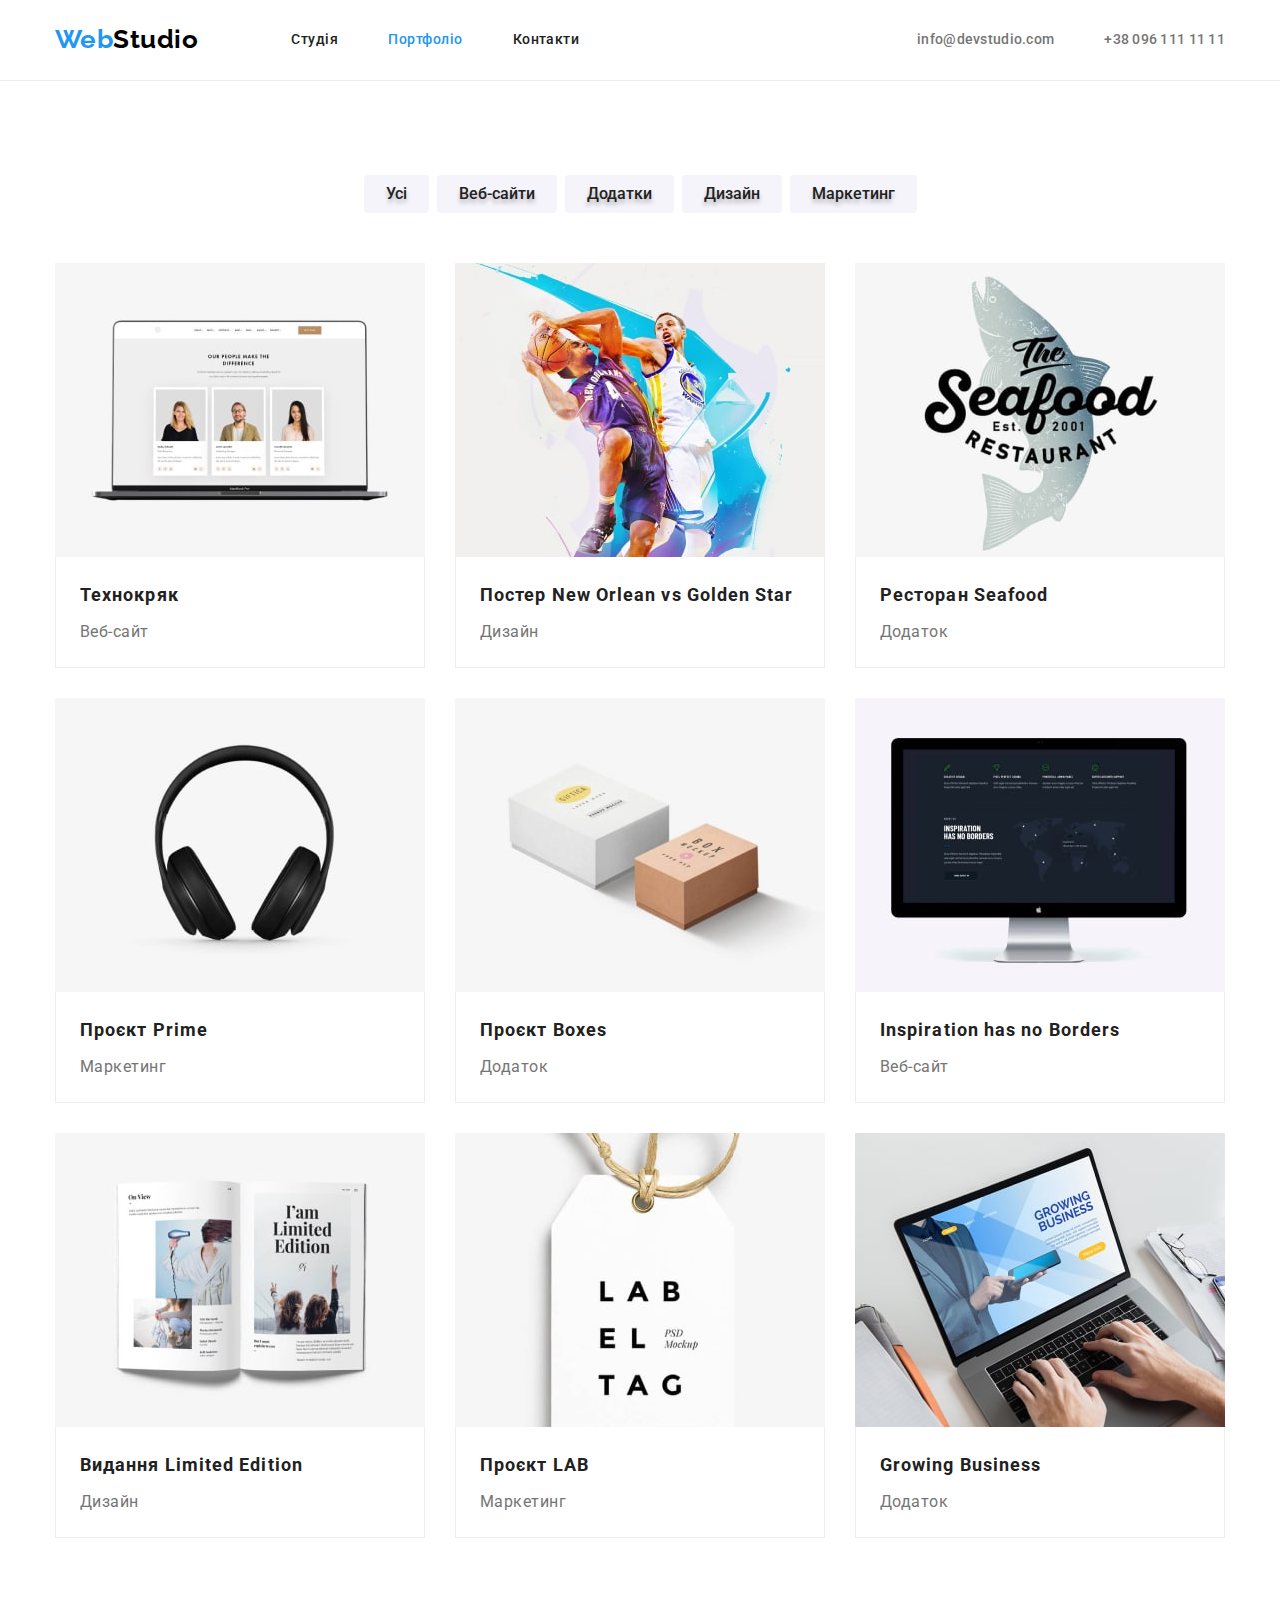
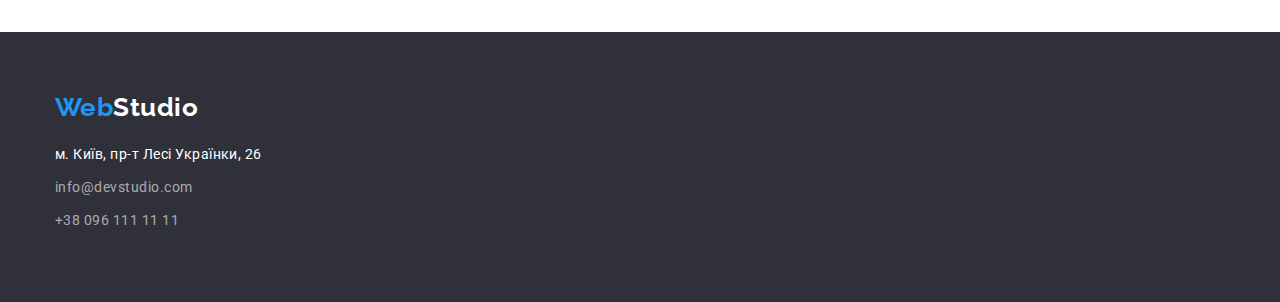
==== potfolio.html @ 539fe501 "додано декоративні елементи" ====
<!-- @format -->

<!DOCTYPE html>
<html lang="uk">
  <head>
    <meta charset="UTF-8" />
    <meta http-equiv="X-UA-Compatible" content="IE=edge" />
    <meta
      name="viewport"
      content="width=device-width, initial-scale=1.0"
    />
    <title>Portfolio</title>
    <link
      rel="preconnect"
      href="https://fonts.googleapis.com"
    />
    <link
      rel="preconnect"
      href="https://fonts.gstatic.com"
      crossorigin
    />
    <link
      href="https://fonts.googleapis.com/css2?family=Montserrat:wght@400;700&family=Raleway:wght@700&family=Roboto:wght@400;500;700;900&display=swap"
      rel="stylesheet"
    />
    <link rel="stylesheet" href="./css/styles.css" />
  </head>
  <body class="body">
    <header class="page-header">
        <div class="header-container">
            <nav class="header-nav">
                <a
                  class="logo"
                  href="./index.html"
                  lang="en"
                  title="logo"
                  >Web<span class="half">Studio</span></a
                >
                <ul class="site-nav-list">
                  <li class="site-nav-item">
                    <a href="./index.html" class="header-link">Студія</a>
                  </li>
                  <li class="site-nav-item">
                    <a href="./potfolio.html" class="portfolio"
                      >Портфоліо</a
                    >
                  </li>
                  <li class="site-nav-item">
                    <a href="" class="header-link">Контакти</a>
                  </li>
                </ul>
              </nav>
              <ul class="contacts">
                <li class="contacts-item">
                  <a
                    href="mailto:info@devstudio.com"
                    class="contacts-link"
                    >info@devstudio.com</a
                  >
                </li>
                <li class="contacts-item">
                  <a href="tel:+380961111111" class="contacts-link"
                    >+38 096 111 11 11</a
                  >
                </li>
              </ul>
        </div>
    </header>
    <main>
      <section class="projects-section">
        <div class="container">
            <h1 class="hide">Наші проекти</h1>
            <ul class="btn">
              <li class="btn-list">
                <button type="button" class="btn-second">
                  Усі
                </button>
              </li>
              <li class="btn-list">
                <button type="button" class="btn-second">
                  Веб-сайти
                </button>
              </li>
              <li class="btn-list">
                <button type="button" class="btn-second">
                  Додатки
                </button>
              </li>
              <li class="btn-list">
                <button type="button" class="btn-second">
                  Дизайн
                </button>
              </li>
              <li class="btn-list">
                <button type="button" class="btn-second">
                  Маркетинг
                </button>
              </li>
            </ul>
            <ul class="projects-list">
              <li class="projects-list-item">
                <img
                  src="./images/techno.jpg"
                  alt="проект 1"
                  width="370"
                  height="294"
                />
                <div class="projects-item-text">
                    <h2 class="projects">Технокряк</h2>
                    <p class="projects-type">Веб-сайт</p>
                </div>
              </li>
              <li class="projects-list-item">
                <img
                  src="./images/new-orlean.jpg"
                  alt="постер"
                  width="370"
                  height="294"
                />
                <div class="projects-item-text">
                    <h2 class="projects">
                        Постер New <span lang="en"></span> Orlean vs
                        Golden Star
                      </h2>
                      <p class="projects-type">Дизайн</p>
                </div>
              </li>
              <li class="projects-list-item">
                <img
                  src="./images/seafood.jpg"
                  alt="лого ресторану"
                  width="370"
                  height="294"
                />
                <div class="projects-item-text">
                    <h2 class="projects">
                        Ресторан <span lang="en"></span> Seafood
                      </h2>
                      <p class="projects-type">Додаток</p>
                </div>
              </li>
              <li class="projects-list-item">
                <img
                  src="./images/prime.jpg"
                  alt="фото навушників"
                  width="370"
                  height="294"
                />
                <div class="projects-item-text">
                    <h2 class="projects">
                        Проєкт <span lang="en"></span> Prime
                      </h2>
                      <p class="projects-type">Маркетинг</p>
                </div>
              </li>
              <li class="projects-list-item">
                <img
                  src="./images/box.jpg"
                  alt="коробки"
                  width="370"
                  height="294"
                />
                <div class="projects-item-text">
                    <h2 class="projects">
                        Проєкт <span lang="en"></span> Boxes
                      </h2>
                      <p class="projects-type">Додаток</p>
                </div>
              </li>
              <li class="projects-list-item">
                <img
                  src="./images/pk.jpg"
                  alt="комп'ютер"
                  width="370"
                  height="294"
                />
                <div class="projects-item-text">
                    <h2 class="projects" lang="en">
                        Inspiration has no Borders
                      </h2>
                      <p class="projects-type">Веб-сайт</p>
                </div>
              </li>
              <li class="projects-list-item">
                <img
                  src="./images/limited-edition.jpg"
                  alt="журнал"
                  width="370"
                  height="294"
                />
                <div class="projects-item-text">
                    <h2 class="projects">
                        Видання <span lang="en"></span> Limited
                        Edition
                      </h2>
                      <p class="projects-type">Дизайн</p>
                </div>
              </li>
              <li class="projects-list-item">
                <img
                  src="./images/lab.jpg"
                  alt="бірка"
                  width="370"
                  height="294"
                />
                <div class="projects-item-text">
                    <h2 class="projects">
                        Проєкт <span lang="en"></span> LAB
                      </h2>
                      <p class="projects-type">Маркетинг</p>
                </div>
              </li>
              <li class="projects-list-item">
                <img
                  src="./images/note.jpg"
                  alt="ноутбук"
                  width="370"
                  height="294"
                />
                <div class="projects-item-text">
                    <h2 class="projects" lang="en">
                        Growing Business
                      </h2>
                      <p class="projects-type">Додаток</p>
                </div>
              </li>
            </ul>
        </div>
      </section>
    </main>
    <footer class="footer">
        <div class="container">
          <a
            class="logotype"
            href="./index.html"
            lang="en"
            title="logo"
            >Web<span class="half-two">Studio</span></a
          >
          <address>
            <ul class="footer-address">
              <li class="footer-list">
                <a
                  class="footer-list-address"
                  href="https://goo.gl/maps/9kzKoi3D4WwFBMDS8"
                  target="_blank"
                  rel="noopener noreferrer"
                  >м. Київ, пр-т Лесі Українки, 26</a
                >
              </li>
              <li class="footer-info">
                  <a
                    class="footer-link-info"
                    href="mailto:info@devstudio.com"
                    >info@devstudio.com</a
                  >
              </li>
              <li class="footer-info">
                  <a
                    class="footer-link-info"
                    href="tel:+380961111111"
                    >+38 096 111 11 11</a
                  >
              </li>
            </ul>
          </address>
        </div>
      </footer>
  </body>
</html>
---- css/styles.css ----
/** @format */

html {
  box-sizing: border-box;
}
*,
* ::before,
* ::after {
  box-sizing: inherit;
}

:root {
  --primery-text-color: #212121;
  --accent-color: #2196f3;
  --paragraph-text-color: #757575;
  --primery-white-color: #ffffff;
}

body {
  margin: 0;
  background-color: var(--primery-white-color);
  color: var(--primery-text-color);
  font-family: Roboto, sans-serif;
  letter-spacing: 0.03em;
}

p h1 h2 h3 h4 {
  margin: 0;
}

ul {
  margin: 0;
  padding-left: 0;
  list-style: none;
}

img {
  display: block;
  max-width: 100%;
  height: auto;
}

.container {
  width: 1200px;
  margin: 0 auto;
  padding: 0 15px;
}

.list,
.site-nav-list,
.feature-list,
.contacts,
.footer-address,
.btn {
  list-style: none;
}

.hide {
  overflow: hidden;
  position: absolute;
  white-space: nowrap;
  clip: rect(0 0 0 0);
  clip-path: inset(50%);
  height: 1px;
  width: 1px;
}

.centered,
.hero-title,
.button,
.heading,
.team,
.btn-second {
  text-align: center;
}

/* Header */

.heading {
  margin-top: 0;
}

.page-header {
  border-bottom: 1px solid #ececec;
  display: flex;
}

.header-container {
  width: 1200px;
  padding-left: 15px;
  padding-right: 15px;
  margin: 0 auto;

  display: flex;
  align-items: center;
}

.header-nav {
  display: flex;
  align-items: center;
}

.header-link {
  padding-top: 32px;
  padding-bottom: 32px;
}

/* Link */

a {
  text-decoration: none;
}

/* Logo */
.logo {
  padding-top: 24px;
  padding-bottom: 25px;
  margin-right: 93px;
  font-family: Raleway, sans-serif;
  color: #2196f3;
  font-weight: 700;
  font-size: 26px;
  line-height: 1.19;
}
.half {
  color: #000000;
}

/* Site nav */
.site-nav-list {
  display: flex;
  align-items: center;
  margin-right: auto;
}

.site-nav-list .site-nav-item + .site-nav-item {
  margin-left: 50px;
}

.site-nav-list .header-link {
  align-items: center;
  display: flex;
  color: var(--primery-text-color);
  font-weight: 500;
  font-size: 14px;
  line-height: 1.14;
}
.site-nav-list .link:hover,
.site-nav-list .link:focus {
  color: var(--accent-color);
}
.studio,
.portfolio {
  display: flex;
  padding-top: 32px;
  padding-bottom: 32px;
  color: var(--accent-color);
  font-weight: 500;
  font-size: 14px;
  line-height: 1.14;
}

/* Contacts */
.contacts {
  display: flex;
  margin-left: auto;
  color: var(--paragraph-text-color);
}
.contacts-item + .contacts-item {
  margin-left: 50px;
}

.contacts-link {
  display: block;
  padding-top: 32px;
  padding-bottom: 32px;
  color: var(--paragraph-text-color);
  font-weight: 500;
  font-size: 14px;
  line-height: 1.14;
  letter-spacing: 0.02em;
}
.contacts-link:not(:last-child) {
  margin-right: 50px;
}
.contacts .contacts-link:hover,
.contacts .contacts-link:focus {
  color: #2196f3;
}

/* Hero */
.hero {
  background-color: #2f303a;
  padding-top: 200px;
  padding-bottom: 200px;
}

.hero-title {
  margin-bottom: 30px;
  margin-top: 0;
  margin-left: auto;
  margin-right: auto;
  width: 696px;
  /* height: 120px; */
  color: var(--primery-white-color);
  text-transform: uppercase;
  font-weight: 900;
  font-size: 44px;
  line-height: 1.36;
}

/* Benefits */
.benefits {
  padding-top: 94px;
}
.benefits-list {
  display: flex;
}
.benefits-item:not(:last-child) {
  margin-right: 30px;
}

/* Name */
.name {
  margin-top: 0;
  font-weight: 700;
  font-size: 14px;
  line-height: 1.14;
  text-transform: uppercase;
}

/* Section */

.servises-section {
  padding-bottom: 94px;
  padding-top: 94px;
  font-weight: 700;
  font-size: 36px;
  line-height: 1.14;
}

.section {
  padding-bottom: 94px;
  padding-top: 94px;
  background: #f5f4fa;
  font-weight: 700;
  font-size: 36px;
  line-height: 1.14;
}
.section-title {
  color: var(--primery-text-color);
}

.heading {
  margin-bottom: 50px;
  margin-top: 0;
  font-weight: 700;
  font-size: 36px;
  line-height: 1.16;
  text-align: center;
}

.servises-list {
  display: flex;
}
.servises-list .servises-list-item + .servises-list-item {
  margin-left: 30px;
}

/* Feature */
.feature-list .title {
  color: var(--primery-text-color);
}

/* Paragraph */
.paragraph {
  margin-top: 10px;
  margin-bottom: 0;
  color: var(--paragraph-text-color);
  font-size: 14px;
  line-height: 1.7;
}
.paragraph:not(:last-child) {
  margin-right: 30px;
}

/* Team */
.team {
  margin-top: 0;
  margin-bottom: 50px;
  font-weight: 700;
  font-size: 36px;
  line-height: 1.16;
  text-align: center;
}
.team-list {
  display: flex;
  flex-wrap: wrap;
}
.team-list-item {
  background-color: var(--primery-white-color);
  width: 270px;
  border-radius: 0px 0px 4px 4px;
  margin-right: 30px;
  box-shadow: 0px 1px 3px rgba(0, 0, 0, 0.12),
    0px 1px 1px rgba(0, 0, 0, 0.14),
    0px 2px 1px rgba(0, 0, 0, 0.2);
}
.team-list-item:nth-child(4n) {
  margin-right: 0;
}

.team-list-person {
  padding: 30px 30px 30px 30px;
}

.team-person {
  margin-bottom: 10px;
  margin-top: 0;
  color: var(--primery-text-color);
  font-weight: 500;
  font-size: 16px;
  line-height: 1.18;
  text-align: center;
}
.profesion {
  margin-bottom: 0;
  padding: 0 0 0 0;
  color: var(--paragraph-text-color);
  font-weight: 400;
  font-size: 16px;
  line-height: 1.18;
  text-align: center;
}

/* Button */
.button {
  display: block;
  padding: 10px 32px;
  min-width: 216px;
  height: 50px;
  margin: 0 auto;
  margin-bottom: 0;
  margin-top: 30px;
  background-color: var(--accent-color);
  color: var(--primery-white-color);
  font-family: inherit;
  font-weight: 700;
  font-size: 16px;
  line-height: 1.18;
  box-shadow: 0px 4px 4px rgba(0, 0, 0, 0.15);
  border-radius: 4px;
}
.button:hover,
.button:focus {
  background-color: #188ce8;
}

/* Footer */
.footer {
  background-color: #2f303a;
  padding-top: 60px;
  padding-bottom: 60px;
}
.footer-address {
  margin-top: 20px;
}

.footer-list {
  margin-bottom: 9px;
}

.footer-list-address {
  color: var(--primery-white-color);
  font-style: normal;
  font-size: 14px;
  line-height: 1.71;
}

.footer-link-info {
  color: rgba(255, 255, 255, 0.6);
  font-style: normal;
  font-size: 14px;
  line-height: 1.71;
}
.footer-info {
  margin-bottom: 9px;
}

/* Logotype */
.logotype {
  font-family: Raleway, sans-serif;
  color: #2196f3;
  font-weight: 700;
  font-size: 26px;
  line-height: 1.19;
}
.half-two {
  color: var(--primery-white-color);
}

/* Portfolio */

.btn {
  display: flex;
  justify-content: center;
  margin-bottom: 50px;
}
.btn-second {
  padding: 6px 22px;

  background-color: #f5f4fa;
  color: var(--primery-text-color);
  font-family: inherit;
  font-weight: 500;
  font-size: 16px;
  line-height: 1.6;
  border: none;
  border-radius: 4px;
  cursor: pointer;
  text-align: center;
  text-shadow: 0px 4px 4px rgba(0, 0, 0, 0.25);
}
.btn-second:hover,
.btn-second:focus {
  background-color: var(--accent-color);
  color: var(--primery-white-color);
}

.btn-list {
  margin-right: 8px;
}

.btn-list:last-child {
  margin-right: 0;
}

.projects-section {
  padding-top: 94px;
  padding-bottom: 94px;
}
.projects {
  margin-bottom: 4px;
  margin-top: 0;
  color: var(--primery-text-color);
  font-size: 18px;
  line-height: 2;
  letter-spacing: 0.06em;
  font-size: 18px;
}

.projects-list {
  display: flex;
  flex-wrap: wrap;
}

.projects-list-item {
  width: 370px;
  box-sizing: border-box;
  margin-right: 30px;
  margin-bottom: 30px;
}
.projects-list-item:nth-child(3n) {
  margin-right: 0;
}

.projects-list-item:nth-child(n + 7) {
  margin-bottom: 0;
}
.projects-item-text {
  padding: 20px 24px;
  border: 1px solid #eeeeee;
  border-top: 0;
}
.projects-type {
  margin: 0;
  color: var(--paragraph-text-color);
  font-size: 16px;
  line-height: 1.88;
  letter-spacing: 0.03em;
}
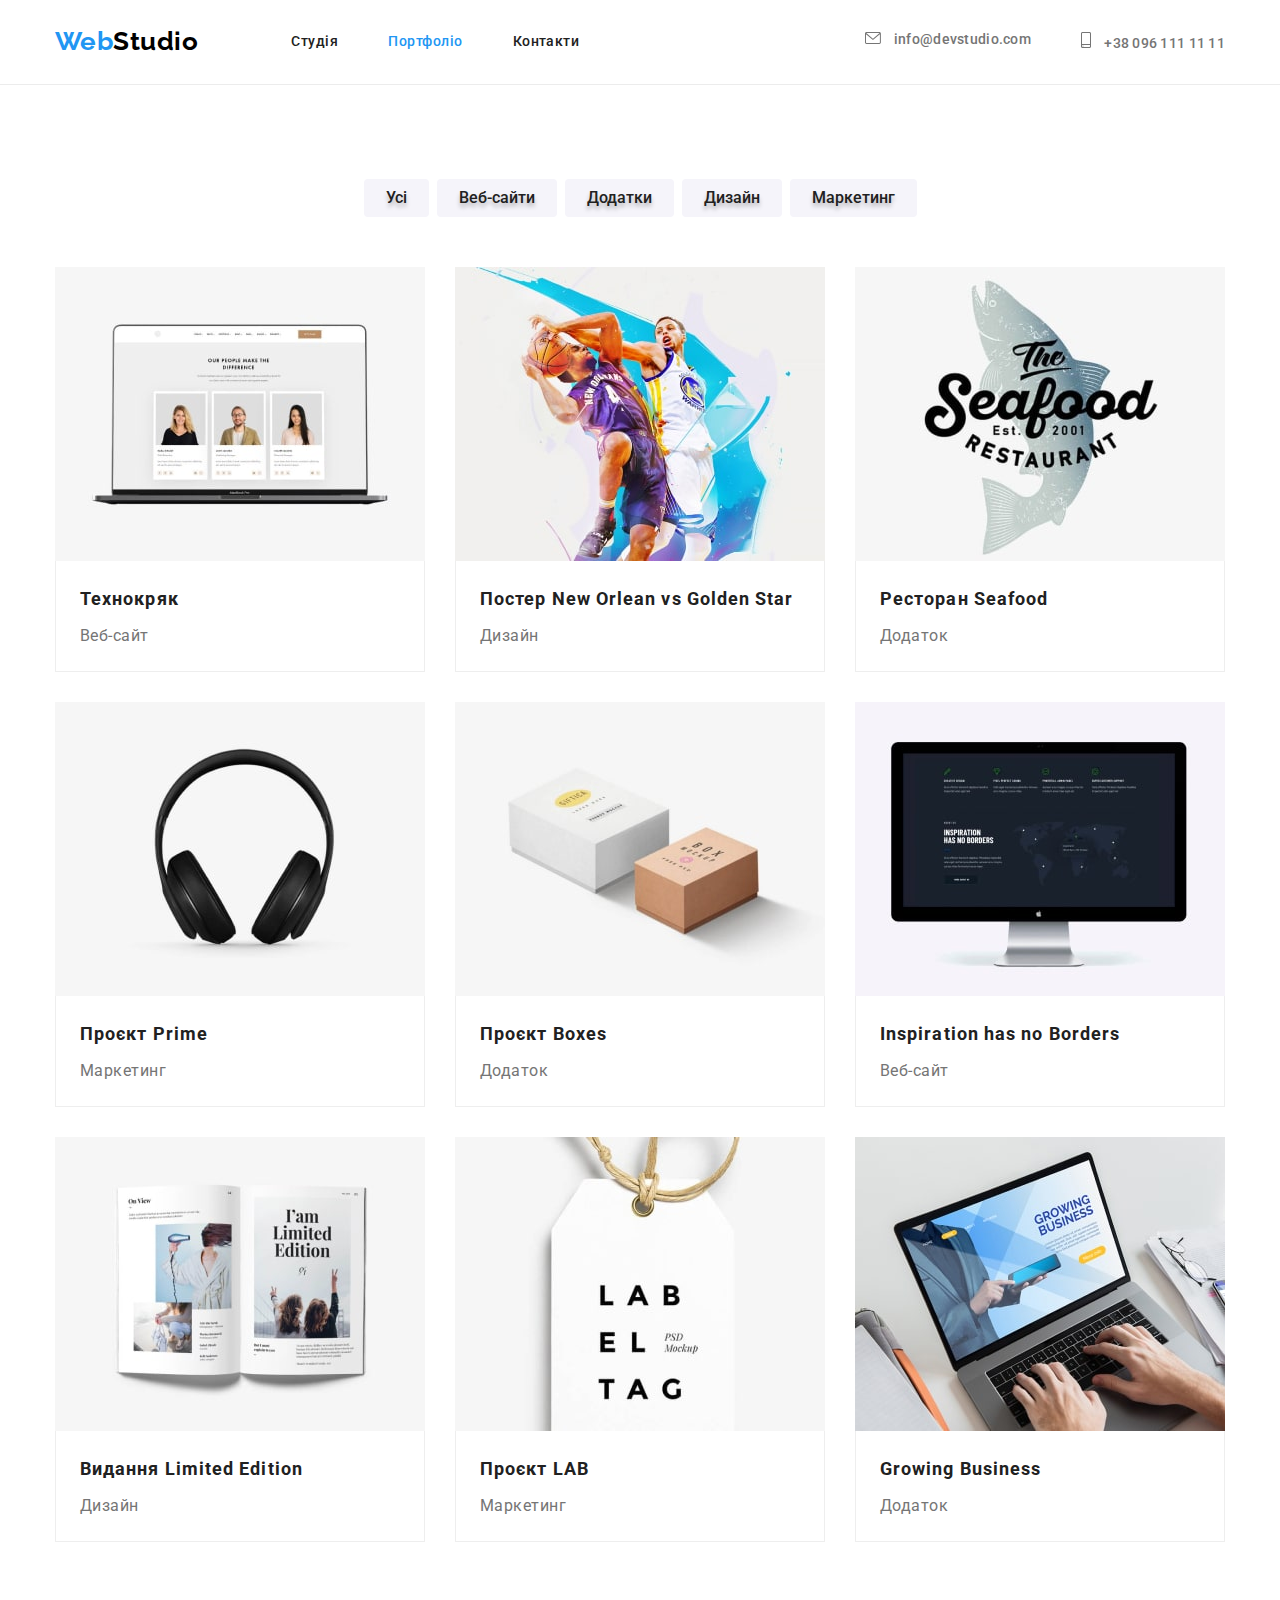
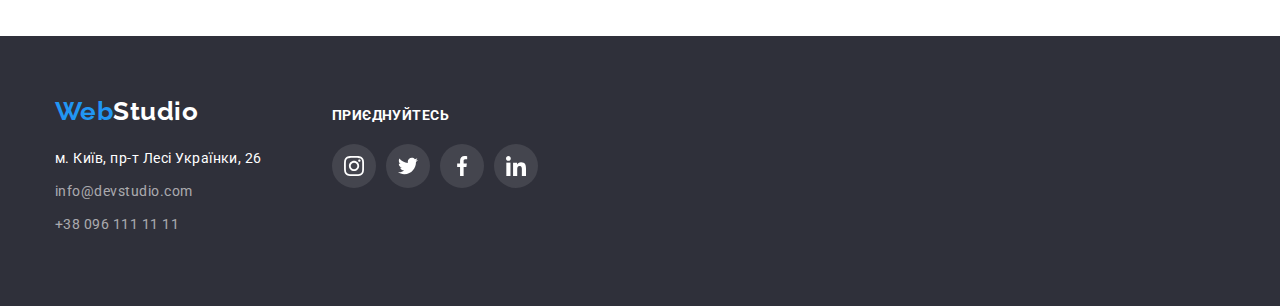
==== commit c9bd8208: "додано іконки та декоративні елементи" ====
--- a/potfolio.html
+++ b/potfolio.html
@@ -27,78 +27,99 @@
   </head>
   <body class="body">
     <header class="page-header">
-        <div class="header-container">
-            <nav class="header-nav">
-                <a
-                  class="logo"
-                  href="./index.html"
-                  lang="en"
-                  title="logo"
-                  >Web<span class="half">Studio</span></a
-                >
-                <ul class="site-nav-list">
-                  <li class="site-nav-item">
-                    <a href="./index.html" class="header-link">Студія</a>
-                  </li>
-                  <li class="site-nav-item">
-                    <a href="./potfolio.html" class="portfolio"
-                      >Портфоліо</a
-                    >
-                  </li>
-                  <li class="site-nav-item">
-                    <a href="" class="header-link">Контакти</a>
-                  </li>
-                </ul>
-              </nav>
-              <ul class="contacts">
-                <li class="contacts-item">
-                  <a
-                    href="mailto:info@devstudio.com"
-                    class="contacts-link"
-                    >info@devstudio.com</a
-                  >
-                </li>
-                <li class="contacts-item">
-                  <a href="tel:+380961111111" class="contacts-link"
-                    >+38 096 111 11 11</a
-                  >
-                </li>
-              </ul>
-        </div>
+      <div class="header-container">
+        <nav class="header-nav">
+          <a
+            class="logo"
+            href="./index.html"
+            lang="en"
+            title="logo"
+            >Web<span class="half">Studio</span></a
+          >
+          <ul class="site-nav-list">
+            <li class="site-nav-item">
+              <a href="./index.html" class="header-link"
+                >Студія</a
+              >
+            </li>
+            <li class="site-nav-item">
+              <a href="./potfolio.html" class="portfolio"
+                >Портфоліо</a
+              >
+            </li>
+            <li class="site-nav-item">
+              <a href="" class="header-link">Контакти</a>
+            </li>
+          </ul>
+        </nav>
+        <ul class="contacts">
+          <li class="contacts-item">
+            <a
+              href="mailto:info@devstudio.com"
+              class="contacts-link"
+            >
+              <svg class="mail-icon" width="16" height="12">
+                <use
+                  href="./images/symbol-defs.svg#icon-mail"
+                ></use>
+              </svg>
+              info@devstudio.com</a
+            >
+          </li>
+          <li class="contacts-item">
+            <a
+              href="tel:+380961111111"
+              class="contacts-link"
+            >
+              <svg
+                class="phone-icon"
+                width="10"
+                height="16"
+              >
+                <use
+                  href="./images/symbol-defs.svg#icon-smartphone"
+                ></use>
+              </svg>
+              +38 096 111 11 11</a
+            >
+          </li>
+        </ul>
+      </div>
     </header>
     <main>
       <section class="projects-section">
         <div class="container">
-            <h1 class="hide">Наші проекти</h1>
-            <ul class="btn">
-              <li class="btn-list">
-                <button type="button" class="btn-second">
-                  Усі
-                </button>
-              </li>
-              <li class="btn-list">
-                <button type="button" class="btn-second">
-                  Веб-сайти
-                </button>
-              </li>
-              <li class="btn-list">
-                <button type="button" class="btn-second">
-                  Додатки
-                </button>
-              </li>
-              <li class="btn-list">
-                <button type="button" class="btn-second">
-                  Дизайн
-                </button>
-              </li>
-              <li class="btn-list">
-                <button type="button" class="btn-second">
-                  Маркетинг
-                </button>
-              </li>
-            </ul>
-            <ul class="projects-list">
-              <li class="projects-list-item">
+          <h1 class="hide">Наші проекти</h1>
+          <ul class="btn">
+            <li class="btn-list">
+              <button type="button" class="btn-second">
+                Усі
+              </button>
+            </li>
+            <li class="btn-list">
+              <button type="button" class="btn-second">
+                Веб-сайти
+              </button>
+            </li>
+            <li class="btn-list">
+              <button type="button" class="btn-second">
+                Додатки
+              </button>
+            </li>
+            <li class="btn-list">
+              <button type="button" class="btn-second">
+                Дизайн
+              </button>
+            </li>
+            <li class="btn-list">
+              <button type="button" class="btn-second">
+                Маркетинг
+              </button>
+            </li>
+          </ul>
+          <ul class="projects-list">
+            <li class="projects-list-item">
+              <a href="">
                 <img
                   src="./images/techno.jpg"
                   alt="проект 1"
@@ -106,11 +127,13 @@
                   height="294"
                 />
                 <div class="projects-item-text">
-                    <h2 class="projects">Технокряк</h2>
-                    <p class="projects-type">Веб-сайт</p>
-                </div>
-              </li>
-              <li class="projects-list-item">
+                  <h2 class="projects">Технокряк</h2>
+                  <p class="projects-type">Веб-сайт</p>
+                </div>
+              </a>
+            </li>
+            <li class="projects-list-item">
+              <a href="">
                 <img
                   src="./images/new-orlean.jpg"
                   alt="постер"
@@ -118,14 +141,17 @@
                   height="294"
                 />
                 <div class="projects-item-text">
-                    <h2 class="projects">
-                        Постер New <span lang="en"></span> Orlean vs
-                        Golden Star
-                      </h2>
-                      <p class="projects-type">Дизайн</p>
-                </div>
-              </li>
-              <li class="projects-list-item">
+                  <h2 class="projects">
+                    Постер New
+                    <span lang="en"></span> Orlean vs Golden
+                    Star
+                  </h2>
+                  <p class="projects-type">Дизайн</p>
+                </div>
+              </a>
+            </li>
+            <li class="projects-list-item">
+              <a href="">
                 <img
                   src="./images/seafood.jpg"
                   alt="лого ресторану"
@@ -133,13 +159,15 @@
                   height="294"
                 />
                 <div class="projects-item-text">
-                    <h2 class="projects">
-                        Ресторан <span lang="en"></span> Seafood
-                      </h2>
-                      <p class="projects-type">Додаток</p>
-                </div>
-              </li>
-              <li class="projects-list-item">
+                  <h2 class="projects">
+                    Ресторан <span lang="en"></span> Seafood
+                  </h2>
+                  <p class="projects-type">Додаток</p>
+                </div>
+              </a>
+            </li>
+            <li class="projects-list-item">
+              <a href="">
                 <img
                   src="./images/prime.jpg"
                   alt="фото навушників"
@@ -147,13 +175,15 @@
                   height="294"
                 />
                 <div class="projects-item-text">
-                    <h2 class="projects">
-                        Проєкт <span lang="en"></span> Prime
-                      </h2>
-                      <p class="projects-type">Маркетинг</p>
-                </div>
-              </li>
-              <li class="projects-list-item">
+                  <h2 class="projects">
+                    Проєкт <span lang="en"></span> Prime
+                  </h2>
+                  <p class="projects-type">Маркетинг</p>
+                </div>
+              </a>
+            </li>
+            <li class="projects-list-item">
+              <a href="">
                 <img
                   src="./images/box.jpg"
                   alt="коробки"
@@ -161,13 +191,15 @@
                   height="294"
                 />
                 <div class="projects-item-text">
-                    <h2 class="projects">
-                        Проєкт <span lang="en"></span> Boxes
-                      </h2>
-                      <p class="projects-type">Додаток</p>
-                </div>
-              </li>
-              <li class="projects-list-item">
+                  <h2 class="projects">
+                    Проєкт <span lang="en"></span> Boxes
+                  </h2>
+                  <p class="projects-type">Додаток</p>
+                </div>
+              </a>
+            </li>
+            <li class="projects-list-item">
+              <a href="">
                 <img
                   src="./images/pk.jpg"
                   alt="комп'ютер"
@@ -175,13 +207,15 @@
                   height="294"
                 />
                 <div class="projects-item-text">
-                    <h2 class="projects" lang="en">
-                        Inspiration has no Borders
-                      </h2>
-                      <p class="projects-type">Веб-сайт</p>
-                </div>
-              </li>
-              <li class="projects-list-item">
+                  <h2 class="projects" lang="en">
+                    Inspiration has no Borders
+                  </h2>
+                  <p class="projects-type">Веб-сайт</p>
+                </div>
+              </a>
+            </li>
+            <li class="projects-list-item">
+              <a href="">
                 <img
                   src="./images/limited-edition.jpg"
                   alt="журнал"
@@ -189,14 +223,16 @@
                   height="294"
                 />
                 <div class="projects-item-text">
-                    <h2 class="projects">
-                        Видання <span lang="en"></span> Limited
-                        Edition
-                      </h2>
-                      <p class="projects-type">Дизайн</p>
-                </div>
-              </li>
-              <li class="projects-list-item">
+                  <h2 class="projects">
+                    Видання <span lang="en"></span> Limited
+                    Edition
+                  </h2>
+                  <p class="projects-type">Дизайн</p>
+                </div>
+              </a>
+            </li>
+            <li class="projects-list-item">
+              <a href="">
                 <img
                   src="./images/lab.jpg"
                   alt="бірка"
@@ -204,13 +240,15 @@
                   height="294"
                 />
                 <div class="projects-item-text">
-                    <h2 class="projects">
-                        Проєкт <span lang="en"></span> LAB
-                      </h2>
-                      <p class="projects-type">Маркетинг</p>
-                </div>
-              </li>
-              <li class="projects-list-item">
+                  <h2 class="projects">
+                    Проєкт <span lang="en"></span> LAB
+                  </h2>
+                  <p class="projects-type">Маркетинг</p>
+                </div>
+              </a>
+            </li>
+            <li class="projects-list-item">
+              <a href="">
                 <img
                   src="./images/note.jpg"
                   alt="ноутбук"
@@ -218,18 +256,20 @@
                   height="294"
                 />
                 <div class="projects-item-text">
-                    <h2 class="projects" lang="en">
-                        Growing Business
-                      </h2>
-                      <p class="projects-type">Додаток</p>
-                </div>
-              </li>
-            </ul>
+                  <h2 class="projects" lang="en">
+                    Growing Business
+                  </h2>
+                  <p class="projects-type">Додаток</p>
+                </div>
+              </a>
+            </li>
+          </ul>
         </div>
       </section>
     </main>
     <footer class="footer">
-        <div class="container">
+      <div class="footer-container">
+        <div class="footer-addres">
           <a
             class="logotype"
             href="./index.html"
@@ -249,22 +289,82 @@
                 >
               </li>
               <li class="footer-info">
-                  <a
-                    class="footer-link-info"
-                    href="mailto:info@devstudio.com"
-                    >info@devstudio.com</a
-                  >
+                <a
+                  class="footer-link-info"
+                  href="mailto:info@devstudio.com"
+                  >info@devstudio.com</a
+                >
               </li>
               <li class="footer-info">
-                  <a
-                    class="footer-link-info"
-                    href="tel:+380961111111"
-                    >+38 096 111 11 11</a
-                  >
+                <a
+                  class="footer-link-info"
+                  href="tel:+380961111111"
+                  >+38 096 111 11 11</a
+                >
               </li>
             </ul>
           </address>
         </div>
-      </footer>
+        <div class="footer-social">
+          <strong class="footer-strong"
+            >Приєднуйтесь</strong
+          >
+          <ul class="footer-social-list">
+            <li class="social-item">
+              <a class="social-item-link" href="">
+                <svg
+                  class="social-icon"
+                  width="20"
+                  height="20"
+                >
+                  <use
+                    href="./images/symbol-defs.svg#icon-instagram"
+                  ></use>
+                </svg>
+              </a>
+            </li>
+            <li class="social-item">
+              <a class="social-item-link" href="">
+                <svg
+                  class="social-icon"
+                  width="20"
+                  height="20"
+                >
+                  <use
+                    href="./images/symbol-defs.svg#icon-twitter"
+                  ></use>
+                </svg>
+              </a>
+            </li>
+            <li class="social-item">
+              <a class="social-item-link" href="">
+                <svg
+                  class="social-icon"
+                  width="20"
+                  height="20"
+                >
+                  <use
+                    href="./images/symbol-defs.svg#icon-facebook"
+                  ></use>
+                </svg>
+              </a>
+            </li>
+            <li class="social-item">
+              <a class="social-item-link" href="">
+                <svg
+                  class="social-icon"
+                  width="20"
+                  height="20"
+                >
+                  <use
+                    href="./images/symbol-defs.svg#icon-linkedin"
+                  ></use>
+                </svg>
+              </a>
+            </li>
+          </ul>
+        </div>
+      </div>
+    </footer>
   </body>
 </html>
--- a/css/styles.css
+++ b/css/styles.css
@@ -14,6 +14,9 @@
   --accent-color: #2196f3;
   --paragraph-text-color: #757575;
   --primery-white-color: #ffffff;
+  --background-image-color: rgba(47, 48, 58, 0.4);
+  --benefits-background-icon-color: #f5f4fa;
+  --color-icon-team: #afb1b8;
 }
 
 body {
@@ -145,10 +148,17 @@
   font-size: 14px;
   line-height: 1.14;
 }
-.site-nav-list .link:hover,
-.site-nav-list .link:focus {
+
+.site-nav-list .header-link:hover,
+.site-nav-list .header-link:focus {
   color: var(--accent-color);
 }
+
+.contacts .contacts-link:hover,
+.contacts .contacts-link:focus {
+  color: var(--accent-color);
+}
+
 .studio,
 .portfolio {
   display: flex;
@@ -185,12 +195,26 @@
 }
 .contacts .contacts-link:hover,
 .contacts .contacts-link:focus {
-  color: #2196f3;
+  color: var(--accent-color);
+}
+
+.mail-icon,
+.phone-icon {
+  margin-right: 10px;
+  fill: currentColor;
 }
 
 /* Hero */
 .hero {
   background-color: #2f303a;
+  background-image: linear-gradient(
+      var(--background-image-color),
+      var(--background-image-color)
+    ),
+    url(../images/hero-bg.jpg);
+  background-repeat: no-repeat;
+  background-position: center;
+  background-size: cover;
   padding-top: 200px;
   padding-bottom: 200px;
 }
@@ -216,8 +240,53 @@
 .benefits-list {
   display: flex;
 }
+.benefits-item {
+}
+.antenna-container {
+  width: 270px;
+  height: 120px;
+  background: var(--benefits-background-icon-color);
+  display: flex;
+  align-items: center;
+  justify-content: center;
+  border-radius: 4px;
+  margin-bottom: 30px;
+}
+
 .benefits-item:not(:last-child) {
   margin-right: 30px;
+}
+.clock-container {
+  width: 270px;
+  height: 120px;
+  background: var(--benefits-background-icon-color);
+  display: flex;
+  align-items: center;
+  justify-content: center;
+  border-radius: 4px;
+  margin-bottom: 30px;
+}
+
+.diagram-container {
+  width: 270px;
+  height: 120px;
+  background: var(--benefits-background-icon-color);
+  display: flex;
+  align-items: center;
+  justify-content: center;
+  border-radius: 4px;
+  margin-bottom: 30px;
+}
+
+.astronaut-container {
+  width: 270px;
+  height: 120px;
+  background: var(--benefits-background-icon-color);
+  display: flex;
+  align-items: center;
+  justify-content: center;
+  border-radius: 4px;
+  margin-bottom: 30px;
 }
 
 /* Name */
@@ -331,6 +400,32 @@
   font-size: 16px;
   line-height: 1.18;
   text-align: center;
+}
+
+.team-social-list {
+  display: flex;
+  justify-content: center;
+}
+
+.team-social-item + .team-social-item {
+  margin-left: 10px;
+}
+
+.team-social-link {
+  width: 44px;
+  height: 44px;
+  background-color: var(--primery-white-color);
+  fill: var(--color-icon-team);
+  border-radius: 50%;
+  display: flex;
+  align-items: center;
+  justify-content: center;
+}
+
+.team-social-link:hover,
+.team-social-link:focus {
+  background-color: var(--accent-color);
+  fill: var(--primery-white-color);
 }
 
 /* Button */
@@ -356,12 +451,62 @@
   background-color: #188ce8;
 }
 
+/* Сlients */
+
+.clients {
+  padding-top: 94px;
+  padding-bottom: 94px;
+}
+
+.clients-header {
+  font-weight: 700;
+  font-size: 36px;
+  line-height: 1.16;
+  text-align: center;
+
+  margin-bottom: 50px;
+}
+.clients-list {
+  display: flex;
+  justify-content: center;
+}
+
+.clients-list-item + .clients-list-item {
+  margin-left: 30px;
+}
+
+.clients-link {
+  width: 170px;
+  height: 92px;
+  border: 1px solid var(--color-icon-team);
+  border-radius: 4px;
+  display: flex;
+  align-items: center;
+  justify-content: center;
+  fill: var(--color-icon-team);
+}
+
+.clients-link:hover,
+.clients-link:focus {
+  fill: var(--accent-color);
+  border: 1px solid var(--accent-color);
+}
+
 /* Footer */
 .footer {
   background-color: #2f303a;
   padding-top: 60px;
   padding-bottom: 60px;
 }
+
+.footer-container {
+  width: 1200px;
+  padding-left: 15px;
+  padding-right: 15px;
+  margin: 0 auto;
+  display: flex;
+  align-items: baseline;
+}
 .footer-address {
   margin-top: 20px;
 }
@@ -369,6 +514,18 @@
 .footer-list {
   margin-bottom: 9px;
 }
+
+.footer-list-address:hover,
+.footer-list-address:focus {
+  color: var(--accent-color);
+}
+
+.footer-link-info:hover,
+.footer-link-info:focus {
+  color: var(--accent-color);
+}
+
+
 
 .footer-list-address {
   color: var(--primery-white-color);
@@ -385,6 +542,46 @@
 }
 .footer-info {
   margin-bottom: 9px;
+}
+
+.footer-social {
+  width: 206px;
+  margin-left: 70px;
+}
+
+.footer-social-list {
+  display: flex;
+  margin-top: 20px;
+}
+
+.social-item + .social-item {
+  margin-left: 10px;
+}
+
+.footer-strong {
+  font-size: 14px;
+  line-height: 1.14;
+  letter-spacing: 0.03em;
+  text-transform: uppercase;
+
+  color: var(--primery-white-color);
+}
+
+.social-item-link {
+  display: flex;
+  width: 44px;
+  height: 44px;
+  align-items: center;
+  justify-content: center;
+
+  background-color: rgba(255, 255, 255, 0.1);
+  border-radius: 50%;
+  fill: var(--primery-white-color);
+}
+
+.social-item-link:hover,
+.social-item-link:focus {
+  background-color: var(--accent-color);
 }
 
 /* Logotype */
@@ -479,3 +676,11 @@
   line-height: 1.88;
   letter-spacing: 0.03em;
 }
+
+.projects-list-item:hover,
+.projects-list-item:focus {
+  border: 1px solid var(--border-colour);
+  box-shadow: 0px 1px 1px rgba(0, 0, 0, 0.12),
+    0px 4px 4px rgba(0, 0, 0, 0.06),
+    1px 4px 6px rgba(0, 0, 0, 0.16);
+}
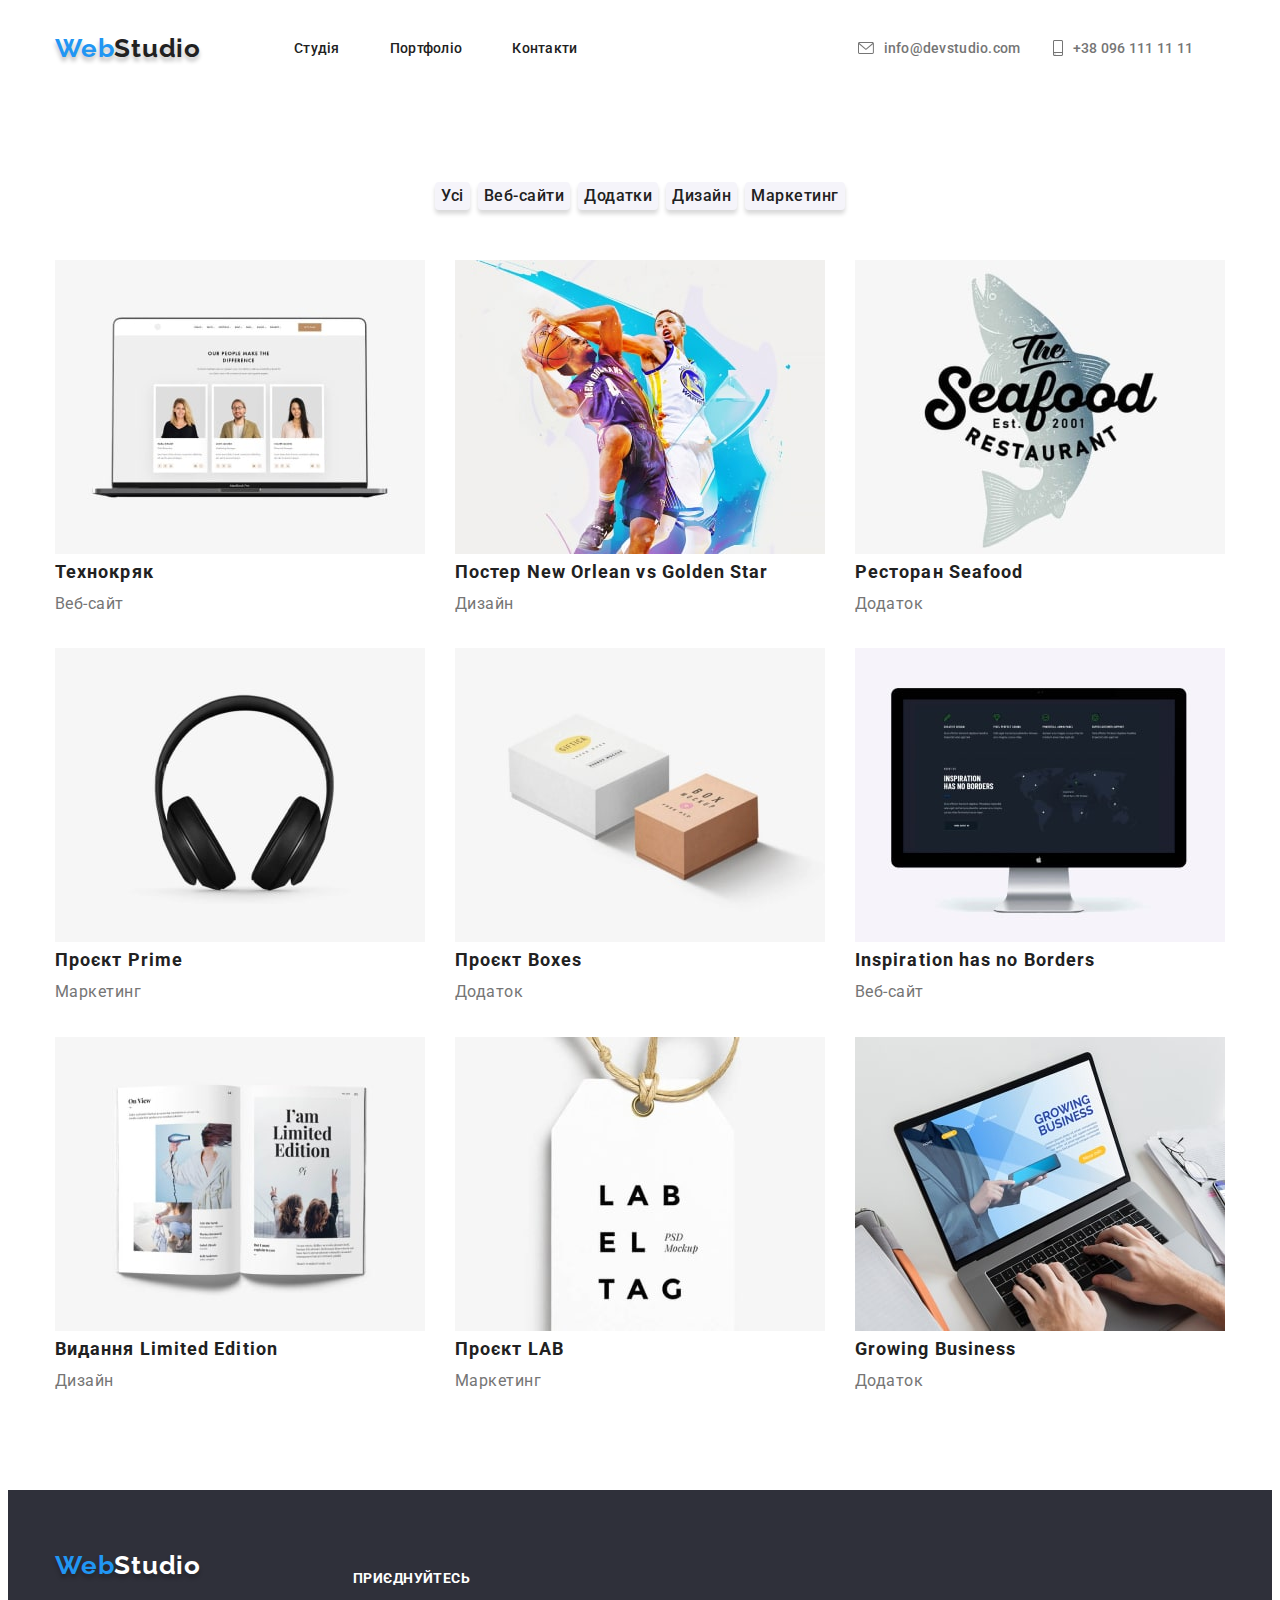
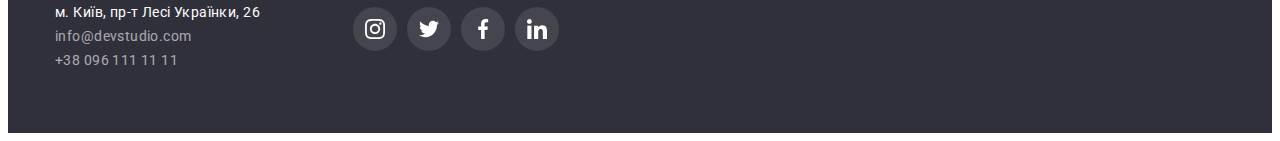
==== commit 49129be4: "upd" ====
--- a/potfolio.html
+++ b/potfolio.html
@@ -1,24 +1,12 @@
-<!-- @format -->
-
 <!DOCTYPE html>
 <html lang="uk">
   <head>
     <meta charset="UTF-8" />
     <meta http-equiv="X-UA-Compatible" content="IE=edge" />
-    <meta
-      name="viewport"
-      content="width=device-width, initial-scale=1.0"
-    />
+    <meta name="viewport" content="width=device-width, initial-scale=1.0" />
     <title>Portfolio</title>
-    <link
-      rel="preconnect"
-      href="https://fonts.googleapis.com"
-    />
-    <link
-      rel="preconnect"
-      href="https://fonts.gstatic.com"
-      crossorigin
-    />
+    <link rel="preconnect" href="https://fonts.googleapis.com" />
+    <link rel="preconnect" href="https://fonts.gstatic.com" crossorigin />
     <link
       href="https://fonts.googleapis.com/css2?family=Montserrat:wght@400;700&family=Raleway:wght@700&family=Roboto:wght@400;500;700;900&display=swap"
       rel="stylesheet"
@@ -27,338 +15,167 @@
   </head>
   <body class="body">
     <header class="page-header">
-      <div class="header-container">
+      <div class="header-container container">
         <nav class="header-nav">
-          <a
-            class="logo"
-            href="./index.html"
-            lang="en"
-            title="logo"
-            >Web<span class="half">Studio</span></a
-          >
-          <ul class="site-nav-list">
-            <li class="site-nav-item">
-              <a href="./index.html" class="header-link"
-                >Студія</a
+          <a href="index.html" class="logo logo-header">
+            <span class="logo-web">Web</span>Studio
+          </a>
+          <ul class="nav-list">
+            <li class="nav-item"><a href="./index.html" class="nav-link">Студія</a></li>
+            <li class="nav-item"><a href="./potfolio.html" class="nav-link">Портфоліо</a></li>
+            <li class="nav-item"><a href="" class="nav-link">Контакти</a></li>
+          </ul>
+          <ul class="contacts-list">
+            <li class="contacts-item">
+              <a href="mailto:info@devstudio.com" class="contacts-link"
+                ><svg class="contacts-icon" width="16" height="12">
+                  <use href="./images/symbol-defs.svg#icon-mail"></use></svg
+                >info@devstudio.com</a
               >
             </li>
-            <li class="site-nav-item">
-              <a href="./potfolio.html" class="portfolio"
-                >Портфоліо</a
+            <li>
+              <a href="tel:+380961111111" class="contacts-link">
+                <svg class="contacts-icon" width="10" height="16">
+                  <use href="./images/symbol-defs.svg#icon-smartphone"></use></svg
+                >+38 096 111 11 11</a
               >
-            </li>
-            <li class="site-nav-item">
-              <a href="" class="header-link">Контакти</a>
             </li>
           </ul>
         </nav>
-        <ul class="contacts">
-          <li class="contacts-item">
-            <a
-              href="mailto:info@devstudio.com"
-              class="contacts-link"
-            >
-              <svg class="mail-icon" width="16" height="12">
-                <use
-                  href="./images/symbol-defs.svg#icon-mail"
-                ></use>
-              </svg>
-              info@devstudio.com</a
-            >
-          </li>
-          <li class="contacts-item">
-            <a
-              href="tel:+380961111111"
-              class="contacts-link"
-            >
-              <svg
-                class="phone-icon"
-                width="10"
-                height="16"
-              >
-                <use
-                  href="./images/symbol-defs.svg#icon-smartphone"
-                ></use>
-              </svg>
-              +38 096 111 11 11</a
-            >
-          </li>
-        </ul>
       </div>
     </header>
     <main>
-      <section class="projects-section">
+      <section>
         <div class="container">
           <h1 class="hide">Наші проекти</h1>
-          <ul class="btn">
-            <li class="btn-list">
-              <button type="button" class="btn-second">
-                Усі
-              </button>
+          <ul class="btn-list">
+            <li>
+              <button type="button" class="btn-second">Усі</button>
             </li>
-            <li class="btn-list">
-              <button type="button" class="btn-second">
-                Веб-сайти
-              </button>
+            <li>
+              <button type="button" class="btn-second">Веб-сайти</button>
             </li>
-            <li class="btn-list">
-              <button type="button" class="btn-second">
-                Додатки
-              </button>
+            <li>
+              <button type="button" class="btn-second">Додатки</button>
             </li>
-            <li class="btn-list">
-              <button type="button" class="btn-second">
-                Дизайн
-              </button>
+            <li>
+              <button type="button" class="btn-second">Дизайн</button>
             </li>
-            <li class="btn-list">
-              <button type="button" class="btn-second">
-                Маркетинг
-              </button>
+            <li>
+              <button type="button" class="btn-second">Маркетинг</button>
             </li>
           </ul>
-          <ul class="projects-list">
-            <li class="projects-list-item">
-              <a href="">
-                <img
-                  src="./images/techno.jpg"
-                  alt="проект 1"
-                  width="370"
-                  height="294"
-                />
-                <div class="projects-item-text">
-                  <h2 class="projects">Технокряк</h2>
-                  <p class="projects-type">Веб-сайт</p>
-                </div>
-              </a>
+          <ul class="project-list">
+            <li class="projects-item">
+              <img src="./images/techno.jpg" alt="проект 1" width="370" height="294" />
+              <h2 class="project-title">Технокряк</h2>
+              <p class="project-text">Веб-сайт</p>
             </li>
-            <li class="projects-list-item">
-              <a href="">
-                <img
-                  src="./images/new-orlean.jpg"
-                  alt="постер"
-                  width="370"
-                  height="294"
-                />
-                <div class="projects-item-text">
-                  <h2 class="projects">
-                    Постер New
-                    <span lang="en"></span> Orlean vs Golden
-                    Star
-                  </h2>
-                  <p class="projects-type">Дизайн</p>
-                </div>
-              </a>
+            <li class="projects-item">
+              <img src="./images/new-orlean.jpg" alt="постер" width="370" height="294" />
+              <h2 class="project-title">
+                Постер New <span lang="en"></span> Orlean vs Golden Star
+              </h2>
+              <p class="project-text">Дизайн</p>
             </li>
-            <li class="projects-list-item">
-              <a href="">
-                <img
-                  src="./images/seafood.jpg"
-                  alt="лого ресторану"
-                  width="370"
-                  height="294"
-                />
-                <div class="projects-item-text">
-                  <h2 class="projects">
-                    Ресторан <span lang="en"></span> Seafood
-                  </h2>
-                  <p class="projects-type">Додаток</p>
-                </div>
-              </a>
+            <li class="projects-item">
+              <img src="./images/seafood.jpg" alt="лого ресторану" width="370" height="294" />
+              <h2 class="project-title">Ресторан <span lang="en"></span> Seafood</h2>
+              <p class="project-text">Додаток</p>
             </li>
-            <li class="projects-list-item">
-              <a href="">
-                <img
-                  src="./images/prime.jpg"
-                  alt="фото навушників"
-                  width="370"
-                  height="294"
-                />
-                <div class="projects-item-text">
-                  <h2 class="projects">
-                    Проєкт <span lang="en"></span> Prime
-                  </h2>
-                  <p class="projects-type">Маркетинг</p>
-                </div>
-              </a>
+            <li class="projects-item">
+              <img src="./images/prime.jpg" alt="фото навушників" width="370" height="294" />
+              <h2 class="project-title">Проєкт <span lang="en"></span> Prime</h2>
+              <p class="project-text">Маркетинг</p>
             </li>
-            <li class="projects-list-item">
-              <a href="">
-                <img
-                  src="./images/box.jpg"
-                  alt="коробки"
-                  width="370"
-                  height="294"
-                />
-                <div class="projects-item-text">
-                  <h2 class="projects">
-                    Проєкт <span lang="en"></span> Boxes
-                  </h2>
-                  <p class="projects-type">Додаток</p>
-                </div>
-              </a>
+            <li class="projects-item">
+              <img src="./images/box.jpg" alt="коробки" width="370" height="294" />
+              <h2 class="project-title">Проєкт <span lang="en"></span> Boxes</h2>
+              <p class="project-text">Додаток</p>
             </li>
-            <li class="projects-list-item">
-              <a href="">
-                <img
-                  src="./images/pk.jpg"
-                  alt="комп'ютер"
-                  width="370"
-                  height="294"
-                />
-                <div class="projects-item-text">
-                  <h2 class="projects" lang="en">
-                    Inspiration has no Borders
-                  </h2>
-                  <p class="projects-type">Веб-сайт</p>
-                </div>
-              </a>
+            <li class="projects-item">
+              <img src="./images/pk.jpg" alt="комп'ютер" width="370" height="294" />
+              <h2 class="project-title" lang="en">Inspiration has no Borders</h2>
+              <p class="project-text">Веб-сайт</p>
             </li>
-            <li class="projects-list-item">
-              <a href="">
-                <img
-                  src="./images/limited-edition.jpg"
-                  alt="журнал"
-                  width="370"
-                  height="294"
-                />
-                <div class="projects-item-text">
-                  <h2 class="projects">
-                    Видання <span lang="en"></span> Limited
-                    Edition
-                  </h2>
-                  <p class="projects-type">Дизайн</p>
-                </div>
-              </a>
+            <li class="projects-item">
+              <img src="./images/limited-edition.jpg" alt="журнал" width="370" height="294" />
+              <h2 class="project-title">Видання <span lang="en"></span> Limited Edition</h2>
+              <p class="project-text">Дизайн</p>
             </li>
-            <li class="projects-list-item">
-              <a href="">
-                <img
-                  src="./images/lab.jpg"
-                  alt="бірка"
-                  width="370"
-                  height="294"
-                />
-                <div class="projects-item-text">
-                  <h2 class="projects">
-                    Проєкт <span lang="en"></span> LAB
-                  </h2>
-                  <p class="projects-type">Маркетинг</p>
-                </div>
-              </a>
+            <li class="projects-item">
+              <img src="./images/lab.jpg" alt="бірка" width="370" height="294" />
+              <h2 class="project-title">Проєкт <span lang="en"></span> LAB</h2>
+              <p class="project-text">Маркетинг</p>
             </li>
-            <li class="projects-list-item">
-              <a href="">
-                <img
-                  src="./images/note.jpg"
-                  alt="ноутбук"
-                  width="370"
-                  height="294"
-                />
-                <div class="projects-item-text">
-                  <h2 class="projects" lang="en">
-                    Growing Business
-                  </h2>
-                  <p class="projects-type">Додаток</p>
-                </div>
-              </a>
+            <li class="projects-item">
+              <img src="./images/note-2.jpg" alt="ноутбук" width="370" height="294" />
+              <h2 class="project-title" lang="en">Growing Business</h2>
+              <p class="project-text">Додаток</p>
             </li>
           </ul>
         </div>
       </section>
     </main>
     <footer class="footer">
-      <div class="footer-container">
-        <div class="footer-addres">
-          <a
-            class="logotype"
-            href="./index.html"
-            lang="en"
-            title="logo"
-            >Web<span class="half-two">Studio</span></a
-          >
-          <address>
-            <ul class="footer-address">
-              <li class="footer-list">
+      <div class="footer-container container">
+        <div class="footer-contacts">
+          <a href="/index.html" class="logo logo-white"><span class="logo-web">Web</span>Studio</a>
+          <ul class="address-list">
+            <address>
+              <li class="address-item">
                 <a
-                  class="footer-list-address"
+                  class="address-link"
                   href="https://goo.gl/maps/9kzKoi3D4WwFBMDS8"
                   target="_blank"
                   rel="noopener noreferrer"
-                  >м. Київ, пр-т Лесі Українки, 26</a
+                >
+                  м. Київ, пр-т Лесі Українки, 26</a
                 >
               </li>
-              <li class="footer-info">
-                <a
-                  class="footer-link-info"
-                  href="mailto:info@devstudio.com"
-                  >info@devstudio.com</a
-                >
+              <li class="address-item">
+                <p>
+                  <a class="address-contacts-link" href="mailto:info@devstudio.com"
+                    >info@devstudio.com</a
+                  >
+                </p>
               </li>
-              <li class="footer-info">
-                <a
-                  class="footer-link-info"
-                  href="tel:+380961111111"
-                  >+38 096 111 11 11</a
-                >
+              <li class="address-item">
+                <p>
+                  <a class="address-contacts-link" href="tel:+380961111111">+38 096 111 11 11</a>
+                </p>
               </li>
-            </ul>
-          </address>
+            </address>
+          </ul>
         </div>
-        <div class="footer-social">
-          <strong class="footer-strong"
-            >Приєднуйтесь</strong
-          >
-          <ul class="footer-social-list">
-            <li class="social-item">
-              <a class="social-item-link" href="">
-                <svg
-                  class="social-icon"
-                  width="20"
-                  height="20"
-                >
-                  <use
-                    href="./images/symbol-defs.svg#icon-instagram"
-                  ></use>
+        <div class="footer-soc">
+          <h2 class="footer-soc-title">Приєднуйтесь</h2>
+          <ul class="footer-soc-list">
+            <li class="footer-soc-item">
+              <a class="footer-soc-link" href="">
+                <svg class="footer-soc-icon" width="20" height="20">
+                  <use href="./images/symbol-defs.svg#icon-instagram"></use>
                 </svg>
               </a>
             </li>
-            <li class="social-item">
-              <a class="social-item-link" href="">
-                <svg
-                  class="social-icon"
-                  width="20"
-                  height="20"
-                >
-                  <use
-                    href="./images/symbol-defs.svg#icon-twitter"
-                  ></use>
+            <li class="footer-soc-item">
+              <a class="footer-soc-link" href="">
+                <svg class="footer-soc-icon" width="20" height="20">
+                  <use href="./images/symbol-defs.svg#icon-twitter"></use>
                 </svg>
               </a>
             </li>
-            <li class="social-item">
-              <a class="social-item-link" href="">
-                <svg
-                  class="social-icon"
-                  width="20"
-                  height="20"
-                >
-                  <use
-                    href="./images/symbol-defs.svg#icon-facebook"
-                  ></use>
+            <li class="footer-soc-item">
+              <a class="footer-soc-link" href="">
+                <svg class="footer-soc-icon" width="20" height="20">
+                  <use href="./images/symbol-defs.svg#icon-facebook"></use>
                 </svg>
               </a>
             </li>
-            <li class="social-item">
-              <a class="social-item-link" href="">
-                <svg
-                  class="social-icon"
-                  width="20"
-                  height="20"
-                >
-                  <use
-                    href="./images/symbol-defs.svg#icon-linkedin"
-                  ></use>
+            <li class="footer-soc-item">
+              <a class="footer-soc-link" href="">
+                <svg class="footer-soc-icon" width="20" height="20">
+                  <use href="./images/symbol-defs.svg#icon-linkedin"></use>
                 </svg>
               </a>
             </li>
--- a/css/styles.css
+++ b/css/styles.css
@@ -1,40 +1,49 @@
-/** @format */
-
-html {
+*,
+*::before,
+*::after {
   box-sizing: border-box;
 }
-*,
-* ::before,
-* ::after {
-  box-sizing: inherit;
-}
 
 :root {
-  --primery-text-color: #212121;
+  --primary-text-color: #212121;
   --accent-color: #2196f3;
-  --paragraph-text-color: #757575;
-  --primery-white-color: #ffffff;
-  --background-image-color: rgba(47, 48, 58, 0.4);
-  --benefits-background-icon-color: #f5f4fa;
-  --color-icon-team: #afb1b8;
+  --second-text-color: #757575;
+  --primary-white-color: #ffffff;
+  --second-background-color: #2f303a;
+  --second-white-color: #f5f4fa;
+  --btn-box-shadow: rgba(0, 0, 0, 0.15);
+  --for-box-shadow: 0px 2px 1px 0px rgba(0, 0, 0, 0.2), 0px 1px 1px 0px rgba(0, 0, 0, 0.14),
+    0px 1px 3px 0px rgba(0, 0, 0, 0.12);
+  --for-text-shadow: rgba(0, 0, 0, 0.25);
+  --animation-timing-function: cubic-bezier(0.4, 0, 0.2, 1);
+  --icon-color: #afb1b8;
 }
 
 body {
+  font-family: 'Roboto', sans-serif;
+  font-size: 14px;
+  color: var(--primary-text-color);
+  background: var(--primary-white-color);
+}
+
+h1,
+h2,
+h3,
+h4 {
   margin: 0;
-  background-color: var(--primery-white-color);
-  color: var(--primery-text-color);
-  font-family: Roboto, sans-serif;
-  letter-spacing: 0.03em;
-}
-
-p h1 h2 h3 h4 {
+}
+p {
   margin: 0;
 }
-
 ul {
   margin: 0;
-  padding-left: 0;
+  padding: 0;
+}
+
+li {
   list-style: none;
+  margin: 0;
+  padding: 0;
 }
 
 img {
@@ -43,21 +52,10 @@
   height: auto;
 }
 
-.container {
-  width: 1200px;
-  margin: 0 auto;
-  padding: 0 15px;
-}
-
-.list,
-.site-nav-list,
-.feature-list,
-.contacts,
-.footer-address,
-.btn {
-  list-style: none;
-}
-
+a {
+  list-style-type: none;
+  text-decoration: none;
+}
 .hide {
   overflow: hidden;
   position: absolute;
@@ -67,620 +65,533 @@
   height: 1px;
   width: 1px;
 }
-
-.centered,
-.hero-title,
-.button,
-.heading,
-.team,
+.container {
+  width: 1200px;
+  margin: 0 auto;
+  padding: 0 15px;
+}
+
+/* -------------------btn-------------------- */
+.btn-header {
+  background-color: var(--accent-color);
+  color: var(--primary-white-color);
+  border: none;
+  cursor: pointer;
+  display: block;
+  height: 50px;
+  font-family: inherit;
+  font-weight: 700;
+  font-size: 16px;
+  line-height: 1.18;
+  box-shadow: 0px 4px 4px var(--btn-box-shadow);
+  border-radius: 4px;
+  margin-left: auto;
+  margin-right: auto;
+  margin-top: 30px;
+  padding: 10px 32px;
+}
+
+.btn-header:hover,
+.btn-header:focus {
+  background-color: #188ce8;
+}
+
 .btn-second {
-  text-align: center;
-}
-
-/* Header */
-
-.heading {
-  margin-top: 0;
-}
-
+  background-color: var(--second-white-color);
+  color: var(--primary-text-color);
+  border: none;
+  text-align: center;
+  font-family: 'Roboto';
+  font-weight: 500;
+  font-style: normal;
+  font-size: 16px;
+  line-height: 1.6;
+  letter-spacing: 0.48px;
+  cursor: pointer;
+  box-shadow: 0px 4px 4px var(--btn-box-shadow);
+  border-radius: 4px;
+}
+.btn-second:hover,
+.btn-second:focus {
+  background-color: var(--accent-color);
+  color: var(--primary-white-color);
+}
+
+.btn-list {
+  display: flex;
+  flex-direction: row;
+  gap: 8px;
+  justify-content: center;
+  margin-top: 94px;
+}
+
+/* -------------------header-------------------- */
+.header-nav {
+  display: flex;
+  align-items: center;
+}
+.header-container {
+  display: flex;
+  align-items: center;
+  height: 80px;
+}
 .page-header {
-  border-bottom: 1px solid #ececec;
-  display: flex;
-}
-
-.header-container {
-  width: 1200px;
-  padding-left: 15px;
-  padding-right: 15px;
-  margin: 0 auto;
-
-  display: flex;
-  align-items: center;
-}
-
-.header-nav {
-  display: flex;
-  align-items: center;
-}
-
-.header-link {
+  background-color: var(--primary-white-color);
+}
+
+/* -------------------logo-------------------- */
+.logo {
+  display: inline-block;
+  justify-content: space-between;
+  font-family: Raleway, sans-serif;
+  font-weight: 700;
+  font-size: 26px;
+  line-height: 1.19;
+  letter-spacing: 0.78px;
+  text-shadow: 0px 4px 4px var(--for-text-shadow);
+}
+
+.logo-header {
+  color: currentColor;
+  margin-right: 93px;
+  margin-left: 0;
+}
+.logo-web {
+  color: var(--accent-color);
+  text-shadow: 0px 4px 4px var(--for-text-shadow);
+  letter-spacing: 0.78px;
+}
+
+.logo-white {
+  color: var(--primary-white-color);
+}
+
+/* -------------------nav-------------------- */
+.nav-list {
+  letter-spacing: 0.02em;
+  display: flex;
+  flex-direction: row;
+  gap: 50px;
+  margin-bottom: 0px;
   padding-top: 32px;
   padding-bottom: 32px;
 }
-
-/* Link */
-
-a {
-  text-decoration: none;
-}
-
-/* Logo */
-.logo {
-  padding-top: 24px;
-  padding-bottom: 25px;
-  margin-right: 93px;
-  font-family: Raleway, sans-serif;
-  color: #2196f3;
-  font-weight: 700;
-  font-size: 26px;
-  line-height: 1.19;
-}
-.half {
-  color: #000000;
-}
-
-/* Site nav */
-.site-nav-list {
-  display: flex;
-  align-items: center;
-  margin-right: auto;
-}
-
-.site-nav-list .site-nav-item + .site-nav-item {
-  margin-left: 50px;
-}
-
-.site-nav-list .header-link {
-  align-items: center;
-  display: flex;
-  color: var(--primery-text-color);
+.nav-item {
+  flex-direction: row;
+  justify-content: flex-start;
+}
+
+.nav-link {
   font-weight: 500;
-  font-size: 14px;
-  line-height: 1.14;
-}
-
-.site-nav-list .header-link:hover,
-.site-nav-list .header-link:focus {
+  line-height: 1.17;
+  letter-spacing: 0.02em;
+  color: currentColor;
+}
+.nav-link:hover,
+.nav-link:focus {
   color: var(--accent-color);
 }
 
-.contacts .contacts-link:hover,
-.contacts .contacts-link:focus {
-  color: var(--accent-color);
-}
-
-.studio,
-.portfolio {
-  display: flex;
+/* -------------------contacts-------------------- */
+.contacts-list {
+  display: flex;
+  flex-direction: row;
+  align-items: center;
+  justify-content: flex-end;
+  gap: 32px;
+  margin: 0 0 0 280px;
+}
+/* .contacts-item {
+  flex-direction: row;
+  justify-content: flex-end;
+} */
+
+.contacts-link {
+  font-weight: 500;
+  line-height: 1.17;
+  letter-spacing: 0.02em;
+  color: var(--second-text-color);
+  fill: var(--second-text-color);
   padding-top: 32px;
   padding-bottom: 32px;
+  display: flex;
+  justify-content: center;
+  align-items: center;
+}
+
+.contacts-link:hover,
+.contacts-link:focus {
   color: var(--accent-color);
-  font-weight: 500;
-  font-size: 14px;
-  line-height: 1.14;
-}
-
-/* Contacts */
-.contacts {
-  display: flex;
-  margin-left: auto;
-  color: var(--paragraph-text-color);
-}
-.contacts-item + .contacts-item {
-  margin-left: 50px;
-}
-
-.contacts-link {
-  display: block;
-  padding-top: 32px;
-  padding-bottom: 32px;
-  color: var(--paragraph-text-color);
-  font-weight: 500;
-  font-size: 14px;
-  line-height: 1.14;
-  letter-spacing: 0.02em;
-}
-.contacts-link:not(:last-child) {
-  margin-right: 50px;
-}
-.contacts .contacts-link:hover,
-.contacts .contacts-link:focus {
-  color: var(--accent-color);
-}
-
-.mail-icon,
-.phone-icon {
+  fill: var(--accent-color);
+}
+.contacts-icon {
   margin-right: 10px;
-  fill: currentColor;
-}
-
-/* Hero */
+}
+
+/* -------------------hero-------------------- */
 .hero {
-  background-color: #2f303a;
-  background-image: linear-gradient(
-      var(--background-image-color),
-      var(--background-image-color)
-    ),
+  background-image: linear-gradient(rgba(47, 48, 58, 0.4), rgba(47, 48, 58, 0.4)),
     url(../images/hero-bg.jpg);
   background-repeat: no-repeat;
   background-position: center;
   background-size: cover;
-  padding-top: 200px;
-  padding-bottom: 200px;
-}
-
-.hero-title {
-  margin-bottom: 30px;
-  margin-top: 0;
+  letter-spacing: 0.06em;
+  text-align: center;
+  padding: 200px 0;
+  background-repeat: no-repeat;
+  height: 600px;
+  max-width: 1600px;
+  background-size: cover;
   margin-left: auto;
   margin-right: auto;
-  width: 696px;
-  /* height: 120px; */
-  color: var(--primery-white-color);
+  background-position: center;
+}
+.hero-title {
+  text-align: center;
+  font-family: 'Roboto';
+  font-size: 44px;
+  font-weight: 900;
+  line-height: 1.36;
+  letter-spacing: 2.64px;
+  max-width: 696px;
+  margin-left: auto;
+  margin-right: auto;
+  text-align: center;
   text-transform: uppercase;
-  font-weight: 900;
-  font-size: 44px;
-  line-height: 1.36;
-}
-
-/* Benefits */
-.benefits {
-  padding-top: 94px;
-}
-.benefits-list {
-  display: flex;
-}
-.benefits-item {
-}
-.antenna-container {
+  color: var(--primary-white-color);
+}
+
+/* -------------------benefits-------------------- */
+.benefits-container {
+  display: flex;
+  flex-direction: row;
+}
+
+.benefits-thumb {
+  background-color: var(--second-white-color);
+  border-radius: 4px;
+  display: flex;
+  align-items: center;
+  justify-content: center;
   width: 270px;
   height: 120px;
-  background: var(--benefits-background-icon-color);
-  display: flex;
-  align-items: center;
-  justify-content: center;
-  border-radius: 4px;
-  margin-bottom: 30px;
-}
-
-.benefits-item:not(:last-child) {
-  margin-right: 30px;
-}
-.clock-container {
-  width: 270px;
-  height: 120px;
-  background: var(--benefits-background-icon-color);
-  display: flex;
-  align-items: center;
-  justify-content: center;
-  border-radius: 4px;
-  margin-bottom: 30px;
-}
-
-.diagram-container {
-  width: 270px;
-  height: 120px;
-  background: var(--benefits-background-icon-color);
-  display: flex;
-  align-items: center;
-  justify-content: center;
-  border-radius: 4px;
-  margin-bottom: 30px;
-}
-
-.astronaut-container {
-  width: 270px;
-  height: 120px;
-  background: var(--benefits-background-icon-color);
-  display: flex;
-  align-items: center;
-  justify-content: center;
-  border-radius: 4px;
-  margin-bottom: 30px;
-}
-
-/* Name */
-.name {
-  margin-top: 0;
-  font-weight: 700;
+  margin: 94px 30px 30px 0;
+}
+.benefits-item:last-child {
+  margin-right: 0;
+}
+
+.benefits-title {
+  color: currentColor;
+  font-family: 'Roboto';
   font-size: 14px;
+  font-weight: 700;
   line-height: 1.14;
+  letter-spacing: 0.42px;
   text-transform: uppercase;
-}
-
-/* Section */
-
-.servises-section {
+  margin-bottom: 10px;
+  margin-top: 30px;
+}
+
+.benefits-text {
+  color: var(--second-text-color);
+  font-size: 14px;
+  font-family: inherit;
+  line-height: 1.71;
+  letter-spacing: 0.42px;
+}
+
+/* -------------------services-------------------- */
+.services-list {
+  display: flex;
+  flex-direction: row;
+  gap: 30px;
+}
+
+.services-item {
+  width: calc((100% - 60px) / 3);
+  position: relative;
+}
+
+.services-title {
+  color: currentColor;
+  text-align: center;
+  font-family: inherit;
+  font-size: 36px;
+  font-weight: 700;
+  line-height: 1.14;
+  letter-spacing: 1.08px;
+  margin-top: 118px;
+  margin-bottom: 50px;
+}
+
+.services-img {
+  display: block;
+  width: 100%;
+  margin-bottom: 94px;
+}
+
+/* -------------------team-------------------- */
+.team {
+  background-color: var(--second-white-color);
   padding-bottom: 94px;
   padding-top: 94px;
-  font-weight: 700;
+}
+.team-title {
+  color: currentColor;
+  text-align: center;
+  font-family: inherit;
   font-size: 36px;
+  font-weight: 700;
   line-height: 1.14;
-}
-
-.section {
+  letter-spacing: 1.08px;
+  margin-bottom: 50px;
+}
+
+.team-list {
+  display: flex;
+  flex-direction: row;
+  gap: 30px;
+  /* margin-bottom: 94px; */
+}
+
+.team-item {
+  width: calc((100% - 90px) / 4);
+  position: relative;
+  box-shadow: var(--for-box-shadow);
+  border-radius: 0px 0px 4px 4px;
+}
+
+.team-img {
+  display: block;
+  width: 100%;
+}
+
+.team-item-title {
+  color: currentColor;
+  text-align: center;
+  font-family: inherit;
+  font-size: 16px;
+  font-weight: 500;
+  line-height: 1.18;
+  letter-spacing: 0.48px;
+  margin-top: 30px;
+}
+.team-text {
+  color: var(--second-text-color);
+  text-align: center;
+  font-family: inherit;
+  font-size: 16px;
+  line-height: 1.18;
+  letter-spacing: 0.48px;
+  margin-top: 10px;
+  margin-bottom: 30px;
+}
+
+.soc-list {
+  display: flex;
+  justify-content: center;
+  align-items: center;
+  gap: 10px;
+  margin-bottom: 42px;
+}
+.soc-link {
+  width: 44px;
+  height: 44px;
+  background-color: var(--second-white-color);
+  /* color: var(--soc-icon-color); */
+  fill: var(--icon-color);
+  border-radius: 50%;
+  display: flex;
+  justify-content: center;
+  align-items: center;
+}
+
+.soc-link:hover,
+.soc-link:focus {
+  background-color: var(--accent-color);
+  fill: var(--primary-white-color);
+}
+/* .soc-icon {
+  fill: currentColor;
+} */
+
+/* .soc-link:hover .soc-icon,
+.soc-link:focus .soc-icon {
+  fill: var(--primary-white-color);
+} */
+/* -------------------clients-------------------- */
+.clients {
   padding-bottom: 94px;
   padding-top: 94px;
-  background: #f5f4fa;
-  font-weight: 700;
+}
+.clients-title {
+  color: currentColor;
+  text-align: center;
+  font-family: inherit;
   font-size: 36px;
+  font-weight: 700;
   line-height: 1.14;
-}
-.section-title {
-  color: var(--primery-text-color);
-}
-
-.heading {
+  letter-spacing: 1.08px;
   margin-bottom: 50px;
-  margin-top: 0;
-  font-weight: 700;
-  font-size: 36px;
-  line-height: 1.16;
-  text-align: center;
-}
-
-.servises-list {
-  display: flex;
-}
-.servises-list .servises-list-item + .servises-list-item {
-  margin-left: 30px;
-}
-
-/* Feature */
-.feature-list .title {
-  color: var(--primery-text-color);
-}
-
-/* Paragraph */
-.paragraph {
-  margin-top: 10px;
-  margin-bottom: 0;
-  color: var(--paragraph-text-color);
-  font-size: 14px;
-  line-height: 1.7;
-}
-.paragraph:not(:last-child) {
-  margin-right: 30px;
-}
-
-/* Team */
-.team {
-  margin-top: 0;
-  margin-bottom: 50px;
-  font-weight: 700;
-  font-size: 36px;
-  line-height: 1.16;
-  text-align: center;
-}
-.team-list {
-  display: flex;
-  flex-wrap: wrap;
-}
-.team-list-item {
-  background-color: var(--primery-white-color);
-  width: 270px;
-  border-radius: 0px 0px 4px 4px;
-  margin-right: 30px;
-  box-shadow: 0px 1px 3px rgba(0, 0, 0, 0.12),
-    0px 1px 1px rgba(0, 0, 0, 0.14),
-    0px 2px 1px rgba(0, 0, 0, 0.2);
-}
-.team-list-item:nth-child(4n) {
-  margin-right: 0;
-}
-
-.team-list-person {
-  padding: 30px 30px 30px 30px;
-}
-
-.team-person {
-  margin-bottom: 10px;
-  margin-top: 0;
-  color: var(--primery-text-color);
-  font-weight: 500;
-  font-size: 16px;
-  line-height: 1.18;
-  text-align: center;
-}
-.profesion {
-  margin-bottom: 0;
-  padding: 0 0 0 0;
-  color: var(--paragraph-text-color);
-  font-weight: 400;
-  font-size: 16px;
-  line-height: 1.18;
-  text-align: center;
-}
-
-.team-social-list {
-  display: flex;
-  justify-content: center;
-}
-
-.team-social-item + .team-social-item {
-  margin-left: 10px;
-}
-
-.team-social-link {
-  width: 44px;
-  height: 44px;
-  background-color: var(--primery-white-color);
-  fill: var(--color-icon-team);
-  border-radius: 50%;
-  display: flex;
-  align-items: center;
-  justify-content: center;
-}
-
-.team-social-link:hover,
-.team-social-link:focus {
-  background-color: var(--accent-color);
-  fill: var(--primery-white-color);
-}
-
-/* Button */
-.button {
-  display: block;
-  padding: 10px 32px;
-  min-width: 216px;
-  height: 50px;
-  margin: 0 auto;
-  margin-bottom: 0;
-  margin-top: 30px;
-  background-color: var(--accent-color);
-  color: var(--primery-white-color);
-  font-family: inherit;
-  font-weight: 700;
-  font-size: 16px;
-  line-height: 1.18;
-  box-shadow: 0px 4px 4px rgba(0, 0, 0, 0.15);
+}
+.clients-list {
+  display: flex;
+  justify-content: center;
+  align-items: center;
+  gap: 30px;
+  margin-bottom: 42px;
+}
+
+.clients-item {
   border-radius: 4px;
-}
-.button:hover,
-.button:focus {
-  background-color: #188ce8;
-}
-
-/* Сlients */
-
-.clients {
-  padding-top: 94px;
-  padding-bottom: 94px;
-}
-
-.clients-header {
-  font-weight: 700;
-  font-size: 36px;
-  line-height: 1.16;
-  text-align: center;
-
-  margin-bottom: 50px;
-}
-.clients-list {
-  display: flex;
-  justify-content: center;
-}
-
-.clients-list-item + .clients-list-item {
-  margin-left: 30px;
-}
-
+  border: 1px solid var(--icon-color);
+}
 .clients-link {
   width: 170px;
   height: 92px;
-  border: 1px solid var(--color-icon-team);
-  border-radius: 4px;
-  display: flex;
-  align-items: center;
-  justify-content: center;
-  fill: var(--color-icon-team);
+  fill: var(--icon-color);
+  display: flex;
+  justify-content: center;
+  align-items: center;
 }
 
 .clients-link:hover,
 .clients-link:focus {
+  border: 1px solid var(--accent-color);
   fill: var(--accent-color);
-  border: 1px solid var(--accent-color);
-}
-
-/* Footer */
+}
+
+/* -------------------footer-------------------- */
 .footer {
-  background-color: #2f303a;
+  background-color: var(--second-background-color);
   padding-top: 60px;
   padding-bottom: 60px;
 }
-
 .footer-container {
-  width: 1200px;
-  padding-left: 15px;
-  padding-right: 15px;
-  margin: 0 auto;
-  display: flex;
+  display: flex;
+  flex-direction: row;
+  align-items: center;
+  gap: 93px;
+  text-align: left;
+}
+.footer-contacts {
+  display: flex;
+  flex-direction: column;
+  gap: 20px;
+}
+/* .address-list {
+  display: flex;
+} */
+
+.address-item {
+  font-style: normal;
+  line-height: 1.71;
+  gap: 9px;
+}
+.address-link {
+  color: var(--primary-white-color);
+  font-family: inherit;
+  font-size: 14px;
+  font-style: normal;
+  font-weight: 400;
+  line-height: 1.71;
+  letter-spacing: 0.42px;
+}
+.address-link:hover,
+.address-link:focus {
+  color: var(--accent-color);
+}
+
+.address-contacts-link {
+  color: rgba(255, 255, 255, 0.6);
+  font-family: inherit;
+  font-size: 14px;
+  font-style: normal;
+  line-height: 1.71;
+  letter-spacing: 0.42px;
+}
+.address-contacts-link:hover,
+.address-contacts-link:focus {
+  color: var(--accent-color);
+}
+
+.footer-soc {
+  display: flex;
+  flex-direction: column;
   align-items: baseline;
-}
-.footer-address {
-  margin-top: 20px;
-}
-
-.footer-list {
-  margin-bottom: 9px;
-}
-
-.footer-list-address:hover,
-.footer-list-address:focus {
-  color: var(--accent-color);
-}
-
-.footer-link-info:hover,
-.footer-link-info:focus {
-  color: var(--accent-color);
-}
-
-
-
-.footer-list-address {
-  color: var(--primery-white-color);
-  font-style: normal;
+  gap: 20px;
+  /* margin-top: 75px; */
+  justify-content: flex-start;
+}
+
+.footer-soc-title {
+  color: var(--primary-white-color);
+  font-family: 'Roboto';
   font-size: 14px;
-  line-height: 1.71;
-}
-
-.footer-link-info {
-  color: rgba(255, 255, 255, 0.6);
-  font-style: normal;
-  font-size: 14px;
-  line-height: 1.71;
-}
-.footer-info {
-  margin-bottom: 9px;
-}
-
-.footer-social {
-  width: 206px;
-  margin-left: 70px;
-}
-
-.footer-social-list {
-  display: flex;
-  margin-top: 20px;
-}
-
-.social-item + .social-item {
-  margin-left: 10px;
-}
-
-.footer-strong {
-  font-size: 14px;
+  font-weight: 700;
   line-height: 1.14;
-  letter-spacing: 0.03em;
+  letter-spacing: 0.42px;
   text-transform: uppercase;
-
-  color: var(--primery-white-color);
-}
-
-.social-item-link {
-  display: flex;
+  /* display: flex;
+  justify-content: flex-start; */
+}
+.footer-soc-list {
+  display: flex;
+  gap: 10px;
+}
+/* .footer-soc-item {
+} */
+.footer-soc-link {
   width: 44px;
   height: 44px;
-  align-items: center;
-  justify-content: center;
-
   background-color: rgba(255, 255, 255, 0.1);
+  fill: var(--primary-white-color);
   border-radius: 50%;
-  fill: var(--primery-white-color);
-}
-
-.social-item-link:hover,
-.social-item-link:focus {
+  display: flex;
+  justify-content: center;
+  align-items: center;
+}
+
+.footer-soc-link:hover,
+.footer-soc-link:focus {
   background-color: var(--accent-color);
-}
-
-/* Logotype */
-.logotype {
-  font-family: Raleway, sans-serif;
-  color: #2196f3;
-  font-weight: 700;
-  font-size: 26px;
-  line-height: 1.19;
-}
-.half-two {
-  color: var(--primery-white-color);
-}
-
-/* Portfolio */
-
-.btn {
-  display: flex;
-  justify-content: center;
-  margin-bottom: 50px;
-}
-.btn-second {
-  padding: 6px 22px;
-
-  background-color: #f5f4fa;
-  color: var(--primery-text-color);
-  font-family: inherit;
-  font-weight: 500;
+  fill: var(--primary-white-color);
+}
+/* .footer-soc-icon {
+} */
+/* -------------------portfolio-------------------- */
+
+/* -------------------project-------------------- */
+.project-list {
+  display: flex;
+  flex-direction: row;
+  flex-wrap: wrap;
+  gap: 30px;
+  margin-top: 50px;
+  margin-bottom: 94px;
+}
+
+.projects-item:hover,
+.projects-item:focus {
+  box-shadow: 1px 4px 6px 0px rgba(0, 0, 0, 0.16), 0px 4px 4px 0px rgba(0, 0, 0, 0.06),
+    0px 1px 1px 0px rgba(0, 0, 0, 0.12);
+}
+
+.project-title {
+  color: var(--primary-text-color);
+  font-family: Roboto;
+  font-size: 18px;
+  font-weight: 700;
+  line-height: 2;
+  letter-spacing: 1.08px;
+}
+.project-text {
+  color: var(--second-text-color);
+  font-family: Roboto;
   font-size: 16px;
-  line-height: 1.6;
-  border: none;
-  border-radius: 4px;
-  cursor: pointer;
-  text-align: center;
-  text-shadow: 0px 4px 4px rgba(0, 0, 0, 0.25);
-}
-.btn-second:hover,
-.btn-second:focus {
-  background-color: var(--accent-color);
-  color: var(--primery-white-color);
-}
-
-.btn-list {
-  margin-right: 8px;
-}
-
-.btn-list:last-child {
-  margin-right: 0;
-}
-
-.projects-section {
-  padding-top: 94px;
-  padding-bottom: 94px;
-}
-.projects {
-  margin-bottom: 4px;
-  margin-top: 0;
-  color: var(--primery-text-color);
-  font-size: 18px;
-  line-height: 2;
-  letter-spacing: 0.06em;
-  font-size: 18px;
-}
-
-.projects-list {
-  display: flex;
-  flex-wrap: wrap;
-}
-
-.projects-list-item {
-  width: 370px;
-  box-sizing: border-box;
-  margin-right: 30px;
-  margin-bottom: 30px;
-}
-.projects-list-item:nth-child(3n) {
-  margin-right: 0;
-}
-
-.projects-list-item:nth-child(n + 7) {
-  margin-bottom: 0;
-}
-.projects-item-text {
-  padding: 20px 24px;
-  border: 1px solid #eeeeee;
-  border-top: 0;
-}
-.projects-type {
-  margin: 0;
-  color: var(--paragraph-text-color);
-  font-size: 16px;
-  line-height: 1.88;
-  letter-spacing: 0.03em;
-}
-
-.projects-list-item:hover,
-.projects-list-item:focus {
-  border: 1px solid var(--border-colour);
-  box-shadow: 0px 1px 1px rgba(0, 0, 0, 0.12),
-    0px 4px 4px rgba(0, 0, 0, 0.06),
-    1px 4px 6px rgba(0, 0, 0, 0.16);
-}
+  line-height: 1.8;
+  letter-spacing: 0.48px;
+}
+
+/* -------------------benefits-------------------- */
